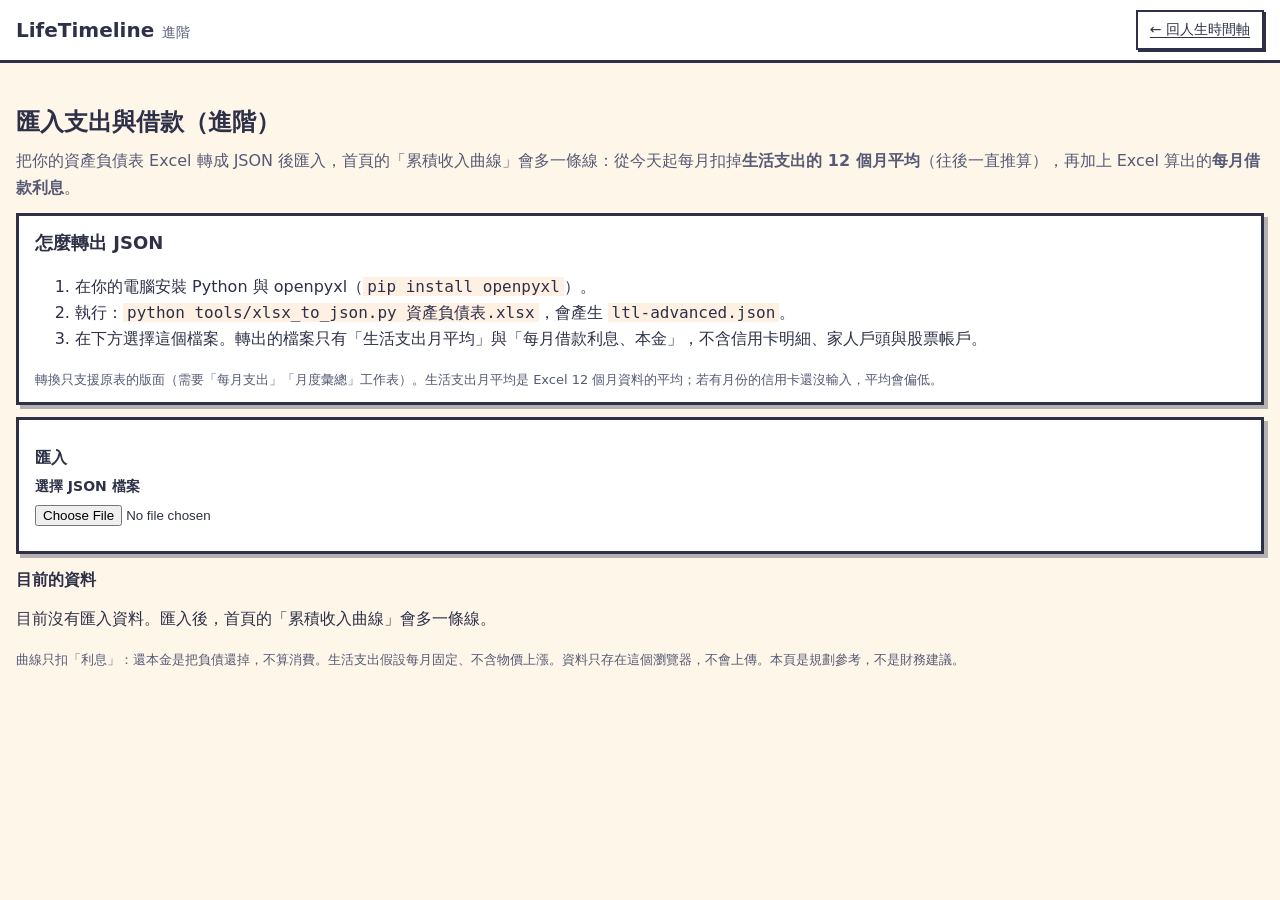
==== advanced.html @ 9e3fb2f5 "feat: add pixel-art style interactive life timeline application and advanced simulation views" ====
<!doctype html>
<html lang="zh-Hant">
<head>
<meta charset="utf-8">
<meta name="viewport" content="width=device-width, initial-scale=1, viewport-fit=cover">
<meta http-equiv="Content-Security-Policy" content="default-src 'self'; script-src 'self'; style-src 'self' https://fonts.googleapis.com; img-src 'self' data:; font-src https://fonts.gstatic.com; media-src 'self'; connect-src 'self'; worker-src 'self'; object-src 'none'; base-uri 'none'; form-action 'none'">
<meta name="referrer" content="no-referrer">
<meta name="description" content="進階功能：匯入由 Excel 轉出的 JSON，讓累積收入曲線扣除生活支出月平均與借款利息。資料只存在你的瀏覽器。">
<meta name="color-scheme" content="light dark">
<meta name="theme-color" content="#f1e9d2" media="(prefers-color-scheme: light)">
<meta name="theme-color" content="#0f1626" media="(prefers-color-scheme: dark)">
<title>進階｜匯入支出與借款</title>
<link rel="icon" href="icons/icon-192.png" type="image/png">
<link rel="manifest" href="manifest.webmanifest">
<link rel="stylesheet" href="css/style.css">
<script src="js/theme-init.js"></script>
</head>
<body>
<a class="skip" href="#main">跳到主要內容</a>
<header class="top">
  <div class="brand"><span class="brand-name">LifeTimeline</span><span class="brand-sub">進階</span></div>
  <div class="top-actions"><a class="btn" href="index.html">← 回人生時間軸</a></div>
</header>
<main id="main" tabindex="-1">
  <section class="block" aria-labelledby="adv-title">
    <h1 id="adv-title" class="block-title">匯入支出與借款（進階）</h1>
    <p class="lead">把你的資產負債表 Excel 轉成 JSON 後匯入，首頁的「累積收入曲線」會多一條線：從今天起每月扣掉<strong>生活支出的 12 個月平均</strong>（往後一直推算），再加上 Excel 算出的<strong>每月借款利息</strong>。</p>
    <details class="card" open>
      <summary><span class="sum-title">怎麼轉出 JSON</span></summary>
      <ol>
        <li>在你的電腦安裝 Python 與 openpyxl（<code>pip install openpyxl</code>）。</li>
        <li>執行：<code>python tools/xlsx_to_json.py 資產負債表.xlsx</code>，會產生 <code>ltl-advanced.json</code>。</li>
        <li>在下方選擇這個檔案。轉出的檔案只有「生活支出月平均」與「每月借款利息、本金」，不含信用卡明細、家人戶頭與股票帳戶。</li>
      </ol>
      <p class="note">轉換只支援原表的版面（需要「每月支出」「月度彙總」工作表）。生活支出月平均是 Excel 12 個月資料的平均；若有月份的信用卡還沒輸入，平均會偏低。</p>
    </details>
    <div class="card" id="adv-import">
      <h2 class="sub-title">匯入</h2>
      <div class="field"><label for="adv-file">選擇 JSON 檔案</label><input type="file" id="adv-file" accept="application/json,.json"></div>
      <p id="adv-status" class="note" role="status"></p>
      <button type="button" id="adv-clear" class="btn" hidden>清除已匯入的資料</button>
    </div>
    <h2 class="sub-title">目前的資料</h2>
    <div id="adv-summary"></div>
    <p class="note">曲線只扣「利息」：還本金是把負債還掉，不算消費。生活支出假設每月固定、不含物價上漲。資料只存在這個瀏覽器，不會上傳。本頁是規劃參考，不是財務建議。</p>
  </section>
</main>
<script type="module" src="js/advanced.js"></script>
</body>
</html>
---- css/style.css ----
/* LifeTimeline：像素／RPG 地圖風格。色彩一律用 token；深色定義兩次（自動＋手動）。無行內樣式（CSP）。 */
:root {
  color-scheme: light;
  --bg: #fff6ea;
  --bg2: #e9f7f4;
  --surface: #ffffff;
  --surface2: #fff0e4;
  --ink: #2d3047;
  --muted: #565a74;
  --line: #2d3047;
  --grid: #b9ddd8;
  --accent: #1f7a7a;
  --accent-ink: #ffffff;
  --gold: #8a4b00;
  --coin: #ffc857;
  --danger: #b03a3a;
  --focus: #c2255c;
  --k-stage: #66cccc;
  --k-work: #99d8b9;
  --k-license: #ff9966;
  --k-exam: #b9a3e3;
  --k-retire: #cc6666;
  --k-service: #fe7a7b;
  --k-risk: #f7a8c8;
  --k-kids: #ffd166;
  --curve-main: #2d5aa8;
  --curve-base: #1c7c4f;
  --curve-net: #b03a48;
  --curve-adv: #6a3fb0;
  --curve-pay: #a35200;
  --past: #626779;
  --past-ink: #ffffff;
  --seg-walked: #d5dce8;
  --seg-work: #99d8b9;
  --seg-retired: #ffd9a8;
  --seg-ink: #2d3047;
  --shadow: 4px 4px 0 rgba(45, 48, 71, 0.35);
  --glass: rgba(255, 255, 255, 0.86);
  --font-ui: "Noto Sans TC", "Microsoft JhengHei", "PingFang TC", system-ui, -apple-system, "Segoe UI", sans-serif;
  --font-pixel: var(--font-ui);
}
@media (prefers-color-scheme: dark) {
  :root:not([data-theme="light"]) {
    color-scheme: dark;
    --bg: #1a1e33;
    --bg2: #232842;
    --surface: #2a2f4a;
    --surface2: #343a5a;
    --ink: #f4f1fa;
    --muted: #bcc2da;
    --line: #9aa3d0;
    --grid: #3d4466;
    --accent: #7fe0e0;
    --accent-ink: #1a1e33;
    --gold: #ffc857;
    --coin: #ffc857;
    --danger: #ff9a9a;
    --focus: #ffd166;
    --k-stage: #66cccc;
    --k-work: #99d8b9;
    --k-license: #ff9966;
    --k-exam: #b9a3e3;
    --k-retire: #cc6666;
    --k-service: #fe7a7b;
    --k-risk: #f7a8c8;
    --k-kids: #ffd166;
    --curve-main: #8db9ff;
    --curve-base: #99d8b9;
    --curve-net: #ff9ca6;
    --curve-adv: #c9b3ff;
    --curve-pay: #ffb27a;
    --past: #8e96b8;
    --past-ink: #1a1e33;
    --seg-walked: #404869;
    --seg-work: #2f6f5b;
    --seg-retired: #7d5a3c;
    --seg-ink: #f4f1fa;
    --shadow: 4px 4px 0 rgba(0, 0, 0, 0.5);
    --glass: rgba(42, 47, 74, 0.86);
  }
}
:root[data-theme="dark"] {
  color-scheme: dark;
  --bg: #1a1e33;
  --bg2: #232842;
  --surface: #2a2f4a;
  --surface2: #343a5a;
  --ink: #f4f1fa;
  --muted: #bcc2da;
  --line: #9aa3d0;
  --grid: #3d4466;
  --accent: #7fe0e0;
  --accent-ink: #1a1e33;
  --gold: #ffc857;
  --coin: #ffc857;
  --danger: #ff9a9a;
  --focus: #ffd166;
  --k-stage: #66cccc;
  --k-work: #99d8b9;
  --k-license: #ff9966;
  --k-exam: #b9a3e3;
  --k-retire: #cc6666;
  --k-service: #fe7a7b;
  --k-risk: #f7a8c8;
  --k-kids: #ffd166;
  --curve-main: #8db9ff;
  --curve-base: #99d8b9;
  --curve-net: #ff9ca6;
  --curve-adv: #c9b3ff;
  --curve-pay: #ffb27a;
  --past: #8e96b8;
  --past-ink: #1a1e33;
  --seg-walked: #404869;
  --seg-work: #2f6f5b;
  --seg-retired: #7d5a3c;
  --seg-ink: #f4f1fa;
  --shadow: 4px 4px 0 rgba(0, 0, 0, 0.5);
  --glass: rgba(42, 47, 74, 0.86);
}

*, *::before, *::after { box-sizing: border-box; }
[hidden] { display: none !important; }
html { -webkit-text-size-adjust: 100%; scroll-behavior: smooth; }
body {
  margin: 0; background: var(--bg); color: var(--ink);
  font-family: var(--font-ui); font-size: 16px; line-height: 1.65;
  padding-left: env(safe-area-inset-left); padding-right: env(safe-area-inset-right);
}
h1, h2, h3, h4 { font-family: var(--font-pixel); line-height: 1.3; margin: 0; }
a { color: var(--accent); text-underline-offset: 3px; }
:focus-visible { outline: 3px solid var(--focus); outline-offset: 2px; }
.skip { position: absolute; left: 8px; top: -60px; background: var(--surface); color: var(--ink); border: 2px solid var(--line); padding: 8px 12px; z-index: 100; }
.skip:focus { top: 8px; }
#main:focus { outline: none; }

/* ---- 按鈕與表單 ---- */
.btn {
  font: inherit; font-size: 14px; color: var(--ink); background: var(--surface); cursor: pointer;
  border: 2px solid var(--line); border-radius: 0; padding: 6px 12px; min-height: 40px; box-shadow: 2px 2px 0 var(--line);
}
.btn:hover { background: var(--surface2); }
.btn:active { transform: translate(2px, 2px); box-shadow: none; }
.btn-primary { background: var(--accent); color: var(--accent-ink); }
.btn-primary:hover { background: var(--accent); filter: brightness(1.08); }
.btn-danger { color: var(--danger); }
input[type="date"], input[type="number"], input[type="url"], select {
  font: inherit; color: var(--ink); background: var(--surface); border: 2px solid var(--line); border-radius: 0;
  padding: 8px 10px; min-height: 44px; width: 100%; max-width: 100%;
}
input[type="checkbox"] { width: 22px; height: 22px; accent-color: var(--accent); }
input[aria-invalid="true"] { border-color: var(--danger); }
label { display: block; font-weight: 700; font-size: 14px; margin-bottom: 4px; }
.field-check { display: flex; align-items: center; gap: 10px; }
.field-check label { margin: 0; }
.err { color: var(--danger); font-size: 13px; margin: 4px 0 0; }
.hint { color: var(--muted); font-size: 13px; margin: 4px 0 0; }

/* ---- 頁首 ---- */
.top {
  display: flex; flex-wrap: wrap; align-items: center; justify-content: space-between; gap: 8px;
  padding: 10px 16px; background: var(--surface); border-bottom: 3px solid var(--line);
}
.brand { display: flex; align-items: baseline; gap: 8px; }
.brand-mark { display: inline-block; width: 18px; height: 18px; background: var(--coin); border: 3px solid var(--line); align-self: center; box-shadow: 2px 2px 0 var(--line); }
.brand-name { font-family: var(--font-pixel); font-weight: 700; font-size: 20px; }
.brand-sub { color: var(--muted); font-size: 14px; }
.top-actions { display: flex; flex-wrap: wrap; gap: 8px; }
.banner, .hint-bar {
  display: flex; flex-wrap: wrap; gap: 8px 12px; align-items: center; justify-content: space-between;
  background: var(--surface2); border: 2px solid var(--line); padding: 8px 14px; margin: 10px 16px; font-size: 14px;
}
.hint-bar { grid-row: 3; margin: 8px 0; }

main { max-width: 1280px; margin: 0 auto; padding: 16px 16px 8px; }

/* ---- 區塊 1：舞台 ---- */
.stage {
  display: grid; grid-template-columns: minmax(0, 1fr); grid-template-rows: auto auto auto minmax(0, 1fr);
  height: clamp(540px, calc(100svh - 76px), 880px);
  background: var(--surface); border: 3px solid var(--line); box-shadow: var(--shadow); padding: 12px 14px 12px;
}
.stage-top { grid-row: 1; display: flex; flex-wrap: wrap; align-items: baseline; gap: 4px 16px; }
.stage-title { font-size: 26px; }
.stage-sub { margin: 0; color: var(--muted); font-size: 14px; }
.demo-note { grid-row: 2; margin: 6px 0 0; font-size: 14px; color: var(--ink); background: var(--surface2); border-left: 6px solid var(--coin); padding: 4px 10px; }
.stage-view { grid-row: 4; min-width: 0; position: relative; min-height: 0; margin-top: 8px; display: flex; }
.stage-map {
  flex: 1; min-width: 0; position: relative; min-height: 0; overflow: auto; border: 2px solid var(--line);
  background:
    linear-gradient(var(--bg2), var(--bg2)),
    var(--bg2);
  overscroll-behavior: contain;
}
.stage-map:focus-visible { outline-offset: -3px; }
.tl { position: relative; min-width: 100%; }
.tl-legend {
  position: sticky; left: 0; z-index: 6; display: flex; flex-wrap: wrap; gap: 4px 14px; align-items: center;
  width: max-content; max-width: 100%; padding: 4px 10px; font-size: 12px; color: var(--ink); background: var(--glass);
}
.lg { display: inline-flex; align-items: center; gap: 5px; white-space: nowrap; }
.lg i { display: inline-block; width: 12px; height: 12px; border: 2px solid var(--line); background: var(--c, var(--accent)); }
.lg.past i { background: var(--past); }
.lg.now i { outline: 2px solid var(--focus); outline-offset: 1px; }
.lg.fut i { background: transparent; border-style: dashed; }

.tl-mainbar, .tl-decades, .tl-special, .tl-lanes { position: absolute; left: 0; top: 0; width: 100%; }
.seg {
  position: absolute; height: 24px; border: 2px solid var(--line); background: var(--seg-bg, var(--seg-walked)); color: var(--seg-ink);
  font-size: 12px; line-height: 20px; padding: 0 6px; overflow: hidden; white-space: nowrap; text-overflow: ellipsis;
}
.seg-walked { --seg-bg: var(--seg-walked); }
.seg-work { --seg-bg: var(--seg-work); }
.seg-retired { --seg-bg: var(--seg-retired); }
.tick { position: absolute; top: 0; width: 1px; background: var(--grid); }
.tick-label { position: absolute; font-size: 11px; color: var(--muted); transform: translateX(-50%); white-space: nowrap; font-family: var(--font-pixel); }
.today { position: absolute; width: 0; border-left: 3px dashed var(--focus); z-index: 4; pointer-events: none; }
.flag {
  position: absolute; z-index: 5; font-size: 12px; line-height: 18px; padding: 0 6px; white-space: nowrap; pointer-events: none;
  background: var(--surface); border: 2px solid var(--line); color: var(--ink);
}
.flag-today { border-color: var(--focus); }
.flag.left { transform: translateX(-100%); }

.row { position: absolute; left: 0; right: 0; height: 32px; border-bottom: 1px dashed var(--grid); }
.row.is-past { opacity: 1; }
.bar, .dot, .past-toggle {
  position: absolute; top: 5px; height: 22px; padding: 0; margin: 0; border: 2px solid var(--line); border-radius: 0; background: var(--c, var(--accent));
  cursor: pointer; display: flex; overflow: hidden; font: inherit; color: inherit;
}
.bar:hover, .dot:hover, .past-toggle:hover { filter: brightness(1.12); }
.bar .fill { display: block; height: 100%; background: var(--c, var(--accent)); }
.bar .ext { display: block; height: 100%; background: repeating-linear-gradient(135deg, var(--c, var(--accent)) 0 3px, transparent 3px 7px); }
.bar.is-future, .bar.is-chance { background: transparent; border-style: dashed; }
.bar.is-future .fill, .bar.is-chance .fill { opacity: 0.55; }
.bar.is-past, .dot.is-past, .bar.is-done, .dot.is-done { --c: var(--past); }
.bar.is-chance { background: transparent; border-style: dashed; box-shadow: 0 0 0 3px var(--surface), 0 0 0 5px var(--coin); }
.dot.is-chance::before { background: var(--coin); }
.row.is-done .lbl { color: var(--muted); }
.bar.is-now { box-shadow: 0 0 0 3px var(--surface), 0 0 0 5px var(--focus); }
.bar.is-sel, .dot.is-sel { outline: 3px solid var(--focus); outline-offset: 2px; }
.dot { width: 22px; background: transparent; border: 0; top: 5px; overflow: visible; justify-content: center; align-items: center; }
.dot::before { content: ""; width: 14px; height: 14px; background: var(--c, var(--accent)); border: 2px solid var(--line); transform: rotate(45deg); }
.dot.is-future::before { background: var(--surface); }
.dot.is-now::before { box-shadow: 0 0 0 3px var(--focus); }
.lbl { position: absolute; top: 5px; line-height: 22px; font-size: 13px; white-space: nowrap; color: var(--ink); pointer-events: none; background: var(--glass); padding: 0 4px; }
.row.is-past .lbl { color: var(--muted); }
.past-toggle { --c: var(--past); background: var(--past); width: auto; align-items: center; padding: 0 8px; }
.past-toggle .past-txt { white-space: nowrap; font-size: 13px; color: var(--past-ink); font-weight: 700; }
.past-toggle:focus-visible { outline-offset: 3px; }
.tl-tip {
  position: absolute; z-index: 20; width: 250px; max-width: calc(100vw - 32px); background: var(--surface); color: var(--ink);
  border: 2px solid var(--line); box-shadow: 3px 3px 0 var(--line); padding: 6px 10px; font-size: 13px; line-height: 1.5; pointer-events: none;
}
.tl-tip strong { font-family: var(--font-pixel); display: block; }

/* 播放器（左下）與資訊卡（右下）浮在時間軸上，不佔版面；兩者都可收合 */
.stage-dock { position: absolute; left: 10px; right: 22px; bottom: 10px; z-index: 8; display: flex; gap: 12px; align-items: flex-end; justify-content: space-between; pointer-events: none; }
.stage-dock > * { pointer-events: auto; }
.player {
  flex: 0 0 auto; width: 290px; background: var(--glass); border: 2px solid var(--line); padding: 8px 10px; font-size: 13px; backdrop-filter: blur(3px);
  opacity: 0.2; transition: opacity 0.15s;
}
.player:hover, .player:focus-within, .player.is-active { opacity: 1; }
.pl-head { display: flex; justify-content: space-between; align-items: center; gap: 8px; }
.pl-head h3 { margin: 0; }
.pl-link { font-size: 13px; }
.player.is-collapsed { width: auto; }
.player.is-collapsed .pl-body { display: none; }
.yt { margin-top: 6px; aspect-ratio: 16 / 9; width: 100%; border: 2px solid var(--line); background: #000; }
.yt iframe { width: 100%; height: 100%; border: 0; display: block; }
.player input[type="url"] { min-height: 36px; padding: 4px 6px; font-size: 13px; }
.player h3 { font-size: 14px; margin-bottom: 4px; }
.pl-body { margin-top: 4px; }
.player .row2 { display: flex; gap: 6px; align-items: center; }
.player select { min-height: 36px; padding: 4px 6px; font-size: 13px; }
.infocard {
  flex: 0 1 460px; max-width: 520px; margin-left: auto; background: var(--glass); border: 2px solid var(--line); padding: 8px 12px;
  font-size: 14px; min-height: 96px; max-height: 190px; overflow: auto; box-shadow: 3px 3px 0 var(--line);
}
.infocard h3 { font-size: 16px; display: flex; justify-content: space-between; gap: 8px; align-items: flex-start; }
.infocard .hd-btns { display: inline-flex; gap: 4px; flex: none; }
.infocard.is-collapsed { min-height: 0; padding: 4px 10px; }
.infocard.is-collapsed h3 { align-items: center; }
.infocard p { margin: 4px 0 0; }
.infocard .meta { color: var(--muted); font-size: 13px; }
.chances { display: grid; grid-template-columns: repeat(auto-fit, minmax(min(100%, 300px), 1fr)); gap: 10px; margin: 10px 0 0; padding: 0; list-style: none; }
.chances li { background: var(--surface); border: 2px solid var(--line); border-left: 8px solid var(--coin); padding: 8px 12px; font-size: 14px; }
.chances strong { font-family: var(--font-pixel); }
.chances .meta { color: var(--muted); font-size: 13px; }
.have-group { display: grid; grid-template-columns: repeat(auto-fit, minmax(190px, 1fr)); gap: 8px 16px; }
.chip { display: inline-block; font-size: 12px; padding: 0 6px; border: 2px solid var(--line); background: var(--surface2); margin-right: 6px; }
.xbtn { font: inherit; background: transparent; border: 2px solid var(--line); color: var(--ink); width: 32px; height: 32px; cursor: pointer; }

.tl-table-wrap { margin: 8px 0 0; }
.tl-table-wrap > summary, .curve-table > summary { cursor: pointer; font-size: 14px; color: var(--accent); }
.table-wrap { overflow-x: auto; margin-top: 6px; }
.data-table { border-collapse: collapse; width: 100%; font-size: 13px; background: var(--surface); }
.data-table th, .data-table td { border: 1px solid var(--grid); padding: 4px 8px; text-align: left; }
.data-table th { background: var(--surface2); }

/* ---- 區塊 2：設定與結果 ---- */
.block { margin-top: 28px; }
#settings > * + * { margin-top: 16px; }
.block-title { font-size: 24px; margin-bottom: 10px; }
.sub-title { font-size: 16px; margin: 16px 0 6px; }
.card { background: var(--surface); border: 3px solid var(--line); box-shadow: var(--shadow); padding: 12px 16px; }
.card > summary { cursor: pointer; display: flex; flex-wrap: wrap; gap: 4px 14px; align-items: baseline; }
.sum-title { font-family: var(--font-pixel); font-weight: 700; font-size: 18px; }
.sum-line { color: var(--muted); font-size: 14px; }
.grid-form { display: grid; grid-template-columns: repeat(auto-fit, minmax(220px, 1fr)); gap: 12px 16px; margin-top: 12px; }
.adv { margin-top: 14px; border-top: 2px dashed var(--grid); padding-top: 10px; }
.adv > summary { cursor: pointer; font-weight: 700; }
.group { border: 2px solid var(--grid); margin: 10px 0 0; padding: 4px 12px 12px; }
.group legend { font-weight: 700; padding: 0 6px; }
.privacy { font-size: 13px; color: var(--muted); margin: 14px 0 6px; }
.actions { display: flex; flex-wrap: wrap; gap: 8px 12px; align-items: center; }
.ios-install { margin-top: 10px; font-size: 14px; }
.kpi { display: grid; grid-template-columns: repeat(auto-fit, minmax(200px, 1fr)); gap: 10px; margin: 0; }
.kpi > div { background: var(--surface); border: 2px solid var(--line); padding: 8px 12px; }
.kpi dt { font-size: 13px; color: var(--muted); }
.kpi dd { margin: 0; font-family: var(--font-pixel); font-size: 22px; font-weight: 700; word-break: break-word; }
.kpi .coin dd { color: var(--gold); }
.kpi .sub { display: block; font-family: var(--font-ui); font-size: 12px; font-weight: 400; color: var(--muted); }
.cmp { margin-top: 6px; }
.cmp th[scope="row"] { background: var(--surface2); font-weight: 700; }
.cmp td.num, .cmp th.num { text-align: right; font-variant-numeric: tabular-nums; }
.cmp .coin { color: var(--gold); font-weight: 700; }
.note { font-size: 13px; color: var(--muted); margin: 10px 0 0; }
.curve { margin: 16px 0 0; background: var(--surface); border: 2px solid var(--line); padding: 10px 12px; }
.curve figcaption { font-weight: 700; margin-bottom: 6px; }
.curve-box { position: relative; height: 320px; }
.curve-box canvas { max-width: 100%; }

.verdict { font-size: 17px; font-weight: 700; margin: 6px 0 10px; padding: 8px 12px; border: 2px solid var(--line); border-left-width: 8px; background: var(--surface); }
.verdict.ok { border-left-color: var(--k-work); }
.verdict.gap { border-left-color: var(--k-license); }
.kpi .neg dd { color: var(--danger); }
.kpi .gap dd { color: var(--danger); }
.kpi .ok dd { color: var(--accent); }
.water-fig { margin: 12px 0 0; background: var(--surface); border: 2px solid var(--line); padding: 10px 12px; }
.water-fig figcaption { font-weight: 700; margin-bottom: 6px; }
.wf-row { display: grid; grid-template-columns: minmax(150px, 240px) 1fr minmax(120px, 170px); gap: 6px 12px; align-items: center; padding: 4px 0; border-bottom: 1px dashed var(--grid); }
.wf-label { font-size: 14px; }
.wf-track { position: relative; height: 24px; background: var(--bg2); }
.wf-zero { position: absolute; top: -2px; bottom: -2px; width: 0; border-left: 2px solid var(--line); }
.wf-bar { position: absolute; top: 2px; height: 20px; border: 2px solid var(--line); background: var(--k-stage); }
.wf-pos { background: var(--k-work); }
.wf-neg { background: var(--k-service); }
.wf-total { background: var(--k-stage); }
.wf-val { font-family: var(--font-pixel); font-weight: 700; text-align: right; font-variant-numeric: tabular-nums; }
@media (max-width: 720px) { .wf-row { grid-template-columns: 1fr; gap: 2px; } .wf-val { text-align: left; } }

/* ---- 區塊 3：詳細說明 ---- */
.lead { color: var(--muted); margin: 0 0 12px; }
.cards { display: grid; grid-template-columns: repeat(auto-fit, minmax(min(100%, 420px), 1fr)); gap: 14px; }
.tagcard { background: var(--surface); border: 3px solid var(--line); box-shadow: var(--shadow); padding: 12px 16px; scroll-margin-top: 16px; }
.tagcard:target, .tagcard.is-focus { outline: 4px solid var(--focus); outline-offset: 2px; }
.tagcard { padding: 0; }
.tagcard > summary { cursor: pointer; padding: 10px 16px; list-style: none; display: block; }
.tagcard > summary::-webkit-details-marker { display: none; }
.tagcard > summary::before { content: "▸ "; color: var(--accent); }
.tagcard[open] > summary::before { content: "▾ "; }
.tagcard > summary h3 { display: inline; font-size: 18px; }
.tagcard .sum-meta { display: block; font-size: 13px; color: var(--muted); margin-top: 2px; }
.tagcard .body { padding: 0 16px 12px; border-top: 2px dashed var(--grid); }
.details-tools { display: flex; flex-wrap: wrap; gap: 8px; margin: 0 0 12px; }
.own { display: flex; align-items: center; gap: 8px; margin: 6px 0 0; font-weight: 700; font-size: 14px; cursor: pointer; }
.own input { flex: none; }
.income-group { margin-top: 12px; }
.income-group > summary { cursor: pointer; display: flex; flex-wrap: wrap; gap: 4px 12px; align-items: baseline; }
.income-group .intro { margin: 8px 0 4px; font-size: 14px; }
.income-group .badge { font-size: 12px; border: 2px solid var(--line); background: var(--coin); color: #2d3047; padding: 0 6px; }
.income-table td { vertical-align: top; }
.income-table .pay { font-weight: 700; min-width: 11em; }
.tagcard h3 { font-size: 18px; margin-bottom: 4px; }
.tagcard .meta { font-size: 13px; color: var(--muted); margin: 0 0 6px; }
.tagcard p { margin: 6px 0; }
.countries { margin: 8px 0; }
.countries > summary, .mini > summary { cursor: pointer; color: var(--accent); font-size: 14px; }
.countries th[scope="row"] { background: var(--surface2); }
.assume { border-left: 6px solid var(--coin); background: var(--surface2); padding: 4px 10px; font-size: 14px; }
.src-title { font-weight: 700; font-size: 14px; margin: 10px 0 2px; }
.src-list { margin: 0; padding-left: 20px; font-size: 14px; }
.src-list li { margin: 2px 0; overflow-wrap: anywhere; }
.general { margin-top: 14px; }
.general ul { padding-left: 20px; margin: 6px 0 0; font-size: 14px; }
.general li { overflow-wrap: anywhere; }

/* ---- 區塊 4：頁尾 ---- */
.footer { max-width: 1280px; margin: 28px auto 0; padding: 16px 16px calc(24px + env(safe-area-inset-bottom)); border-top: 3px solid var(--line); font-size: 13px; color: var(--muted); }
.footer p { margin: 2px 0; }
.footer .btn { min-height: 32px; padding: 2px 10px; font-size: 13px; margin-left: 8px; }
.toasts { position: fixed; left: 50%; bottom: calc(16px + env(safe-area-inset-bottom)); transform: translateX(-50%); z-index: 200; display: flex; flex-direction: column; gap: 6px; align-items: center; pointer-events: none; }
.toast { background: var(--ink); color: var(--bg); padding: 8px 14px; border: 2px solid var(--line); font-size: 14px; max-width: 90vw; }
.noscript { padding: 16px; background: var(--surface2); }

/* ---- 窄螢幕（直向手機） ---- */
@media (max-width: 720px) {
  main { padding: 10px 10px 8px; }
  .stage { height: auto; min-height: 0; grid-template-rows: none; padding: 10px; }
  .stage-view { display: block; }
  .stage-map { height: min(56svh, 460px); }
  .stage-dock { position: static; flex-direction: column-reverse; align-items: stretch; margin-top: 10px; pointer-events: auto; }
  .player { width: 100% !important; opacity: 1; }
  .infocard { flex: none; max-width: none; max-height: none; min-height: 0; margin-left: 0; }
  .player { flex: none; }
  .stage-title { font-size: 22px; }
  .block-title { font-size: 21px; }
}
/* ---- 手機直向：底部導覽列分頁（橫向與桌面不啟用；列印不受影響） ---- */
.bottomnav { display: none; }
@media screen and (max-width: 720px) and (min-height: 521px) {
  body[data-tab="timeline"] [data-panel]:not([data-panel="timeline"]),
  body[data-tab="settings"] [data-panel]:not([data-panel="settings"]),
  body[data-tab="chances"] [data-panel]:not([data-panel="chances"]),
  body[data-tab="details"] [data-panel]:not([data-panel="details"]) { display: none; }
  body { padding-bottom: calc(64px + env(safe-area-inset-bottom)); }
  .bottomnav {
    display: grid; grid-template-columns: repeat(4, 1fr); position: fixed; left: 0; right: 0; bottom: 0; z-index: 30;
    background: var(--surface); border-top: 3px solid var(--line); padding-bottom: env(safe-area-inset-bottom);
  }
  .bottomnav button {
    min-height: 56px; display: flex; flex-direction: column; align-items: center; justify-content: center; gap: 2px;
    background: transparent; border: 0; border-left: 2px solid var(--grid); color: var(--ink); font: inherit; font-size: 13px; font-weight: 700; cursor: pointer;
  }
  .bottomnav button:first-child { border-left: 0; }
  .bottomnav .ic { font-size: 18px; line-height: 1; }
  .bottomnav button[aria-current="page"] { background: var(--coin); color: #2d3047; }
}
/* ---- 橫向手機：高度很矮，留給時間軸 ---- */
@media (max-height: 520px) and (orientation: landscape) {
  .top { padding: 4px 12px; }
  .stage { height: auto; min-height: calc(100svh - 52px); grid-template-rows: auto auto auto minmax(0, 1fr); padding: 6px 10px; }
  .stage-view { min-height: 180px; }
  .stage-sub, .demo-note { font-size: 12px; }
  .infocard { max-height: 90px; min-height: 0; padding: 4px 10px; }
  .player { padding: 4px 8px; width: 230px; }
  .stage-top { gap: 0 12px; }
  .stage-title { font-size: 18px; }
}

/* ---- 減少動態 ---- */
@media (prefers-reduced-motion: reduce) {
  html { scroll-behavior: auto; }
  *, *::before, *::after { animation: none !important; transition: none !important; }
}
@media (prefers-reduced-motion: no-preference) {
  .infocard { transition: background-color 0.15s; }
  .toast { animation: pop 0.2s ease-out; }
  .today { animation: blink 2.4s steps(2, jump-none) infinite; }
  @keyframes pop { from { transform: translateY(8px); opacity: 0; } to { transform: none; opacity: 1; } }
  @keyframes blink { 50% { border-left-color: transparent; } }
}

/* ---- 列印：強制淺色、隱藏互動元件、時間軸展開 ---- */
@page { size: A4 landscape; margin: 10mm; }
@media print {
  :root, :root[data-theme="dark"] {
    --bg: #ffffff; --bg2: #ffffff; --surface: #ffffff; --surface2: #f2f2f2; --ink: #000000; --muted: #333333; --line: #000000; --grid: #bdbdbd;
    --accent: #1f7a7a; --gold: #5a3a00; --focus: #9b1c1c; --glass: #ffffff; --shadow: none;
    --past: #666666; --past-ink: #ffffff; --seg-walked: #cfcfcf; --seg-work: #99d8b9; --seg-retired: #ffd9a8; --seg-ink: #000000;
    --k-stage: #66cccc; --k-work: #99d8b9; --k-license: #ff9966; --k-exam: #b9a3e3; --k-retire: #cc6666; --k-service: #fe7a7b; --k-risk: #f7a8c8; --k-kids: #ffd166;
  }
  html, body { background: #fff; color: #000; font-size: 11pt; }
  * { -webkit-print-color-adjust: exact; print-color-adjust: exact; box-shadow: none !important; animation: none !important; }
  .no-print, .skip, .toasts, .player, .tl-tip, .xbtn, .landscape-hint { display: none !important; }
  main { max-width: none; padding: 0; }
  .stage { height: auto; display: block; border-width: 2px; padding: 6px; }
  .stage-map { height: auto !important; overflow: visible; }
  .stage-view { display: block; }
  .stage-dock { position: static; margin-top: 6px; }
  .infocard { max-height: none; border-width: 1px; }
  .block { break-before: auto; margin-top: 14px; }
  .card, .tagcard, .kpi > div, .curve { break-inside: avoid; border-width: 1px; }
  .block-title, .sub-title { break-after: avoid; }
  details:not([open]) > :not(summary) { display: block; }
  .adv, .curve-table, .tl-table-wrap, .player, .yt { display: none; }
  #asset-card { break-inside: avoid; }
  .curve-box { height: 300px; }
  #details a[href^="http"]::after { content: " (" attr(href) ")"; font-size: 9pt; word-break: break-all; }
  .footer { border-top-width: 1px; }
  .cards { display: block; }
  .tagcard { box-shadow: none; margin-bottom: 8px; }
  .details-tools { display: none; }
}

#adv-status.is-bad { color: var(--danger); font-weight: 700; }
#adv-import { margin: 12px 0; }
code { font-family: ui-monospace, Menlo, Consolas, monospace; background: var(--surface2); padding: 0 4px; }
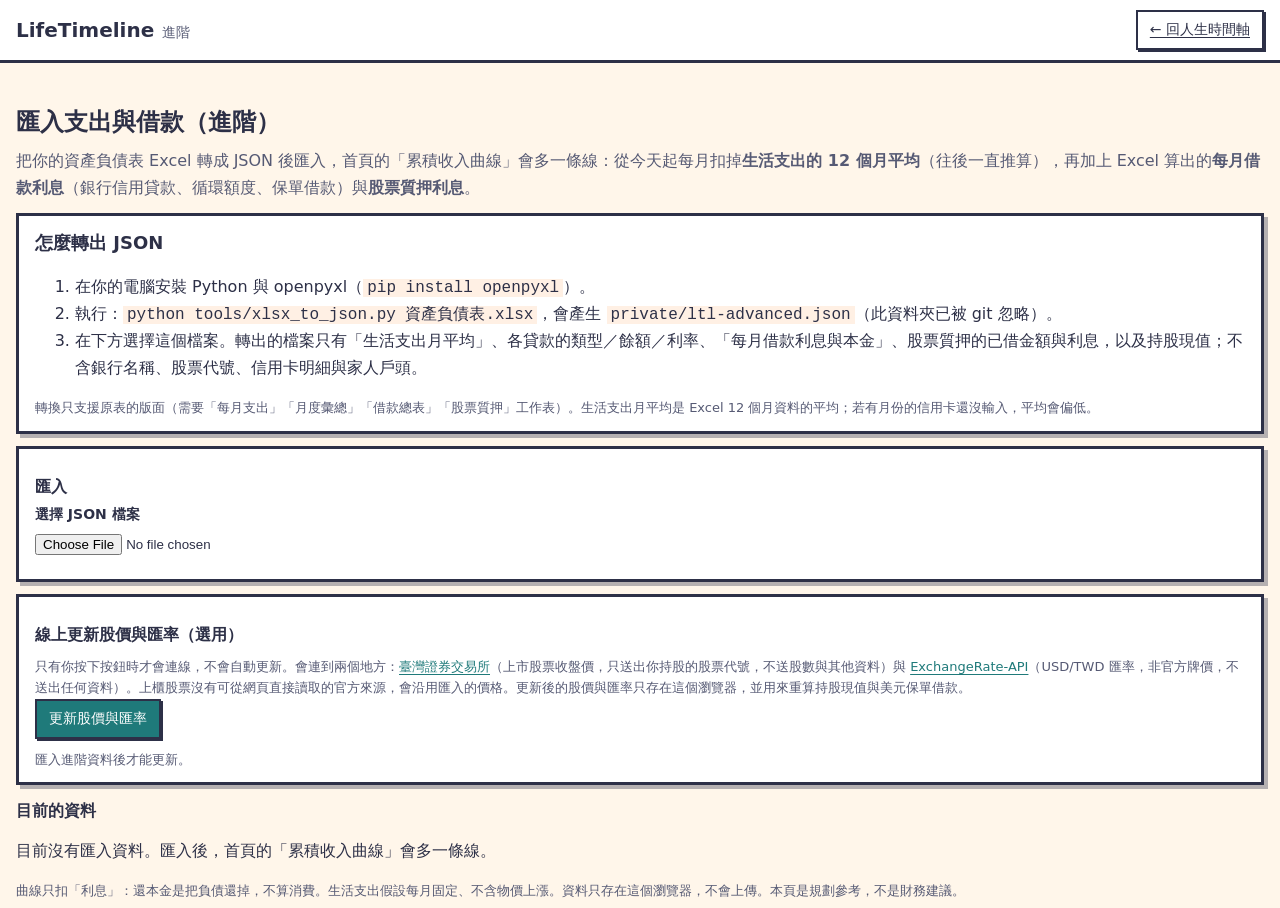
==== commit 75f2cb7a: "feat: add modular architecture and Chart.js income curve visualization" ====
--- a/advanced.html
+++ b/advanced.html
@@ -3,7 +3,7 @@
 <head>
 <meta charset="utf-8">
 <meta name="viewport" content="width=device-width, initial-scale=1, viewport-fit=cover">
-<meta http-equiv="Content-Security-Policy" content="default-src 'self'; script-src 'self'; style-src 'self' https://fonts.googleapis.com; img-src 'self' data:; font-src https://fonts.gstatic.com; media-src 'self'; connect-src 'self'; worker-src 'self'; object-src 'none'; base-uri 'none'; form-action 'none'">
+<meta http-equiv="Content-Security-Policy" content="default-src 'self'; script-src 'self'; style-src 'self' https://fonts.googleapis.com; img-src 'self' data:; font-src https://fonts.gstatic.com; media-src 'self'; connect-src 'self' https://www.twse.com.tw https://open.er-api.com; worker-src 'self'; object-src 'none'; base-uri 'none'; form-action 'none'">
 <meta name="referrer" content="no-referrer">
 <meta name="description" content="進階功能：匯入由 Excel 轉出的 JSON，讓累積收入曲線扣除生活支出月平均與借款利息。資料只存在你的瀏覽器。">
 <meta name="color-scheme" content="light dark">
@@ -24,21 +24,28 @@
 <main id="main" tabindex="-1">
   <section class="block" aria-labelledby="adv-title">
     <h1 id="adv-title" class="block-title">匯入支出與借款（進階）</h1>
-    <p class="lead">把你的資產負債表 Excel 轉成 JSON 後匯入，首頁的「累積收入曲線」會多一條線：從今天起每月扣掉<strong>生活支出的 12 個月平均</strong>（往後一直推算），再加上 Excel 算出的<strong>每月借款利息</strong>。</p>
+    <p class="lead">把你的資產負債表 Excel 轉成 JSON 後匯入，首頁的「累積收入曲線」會多一條線：從今天起每月扣掉<strong>生活支出的 12 個月平均</strong>（往後一直推算），再加上 Excel 算出的<strong>每月借款利息</strong>（銀行信用貸款、循環額度、保單借款）與<strong>股票質押利息</strong>。</p>
     <details class="card" open>
       <summary><span class="sum-title">怎麼轉出 JSON</span></summary>
       <ol>
         <li>在你的電腦安裝 Python 與 openpyxl（<code>pip install openpyxl</code>）。</li>
-        <li>執行：<code>python tools/xlsx_to_json.py 資產負債表.xlsx</code>，會產生 <code>ltl-advanced.json</code>。</li>
-        <li>在下方選擇這個檔案。轉出的檔案只有「生活支出月平均」與「每月借款利息、本金」，不含信用卡明細、家人戶頭與股票帳戶。</li>
+        <li>執行：<code>python tools/xlsx_to_json.py 資產負債表.xlsx</code>，會產生 <code>private/ltl-advanced.json</code>（此資料夾已被 git 忽略）。</li>
+        <li>在下方選擇這個檔案。轉出的檔案只有「生活支出月平均」、各貸款的類型／餘額／利率、「每月借款利息與本金」、股票質押的已借金額與利息，以及持股現值；不含銀行名稱、股票代號、信用卡明細與家人戶頭。</li>
       </ol>
-      <p class="note">轉換只支援原表的版面（需要「每月支出」「月度彙總」工作表）。生活支出月平均是 Excel 12 個月資料的平均；若有月份的信用卡還沒輸入，平均會偏低。</p>
+      <p class="note">轉換只支援原表的版面（需要「每月支出」「月度彙總」「借款總表」「股票質押」工作表）。生活支出月平均是 Excel 12 個月資料的平均；若有月份的信用卡還沒輸入，平均會偏低。</p>
     </details>
     <div class="card" id="adv-import">
       <h2 class="sub-title">匯入</h2>
       <div class="field"><label for="adv-file">選擇 JSON 檔案</label><input type="file" id="adv-file" accept="application/json,.json"></div>
       <p id="adv-status" class="note" role="status"></p>
       <button type="button" id="adv-clear" class="btn" hidden>清除已匯入的資料</button>
+    </div>
+    <div class="card" id="adv-market">
+      <h2 class="sub-title">線上更新股價與匯率（選用）</h2>
+      <p class="note">只有你按下按鈕時才會連線，不會自動更新。會連到兩個地方：<a href="https://www.twse.com.tw/" target="_blank" rel="noopener noreferrer">臺灣證券交易所</a>（上市股票收盤價，只送出你持股的股票代號，不送股數與其他資料）與 <a href="https://www.exchangerate-api.com" target="_blank" rel="noopener noreferrer">ExchangeRate-API</a>（USD/TWD 匯率，非官方牌價，不送出任何資料）。上櫃股票沒有可從網頁直接讀取的官方來源，會沿用匯入的價格。更新後的股價與匯率只存在這個瀏覽器，並用來重算持股現值與美元保單借款。</p>
+      <div class="top-actions"><button type="button" id="adv-update" class="btn btn-primary">更新股價與匯率</button><button type="button" id="adv-market-clear" class="btn" hidden>清除線上更新</button></div>
+      <p id="adv-market-status" class="note" role="status"></p>
+      <div id="adv-market-table"></div>
     </div>
     <h2 class="sub-title">目前的資料</h2>
     <div id="adv-summary"></div>
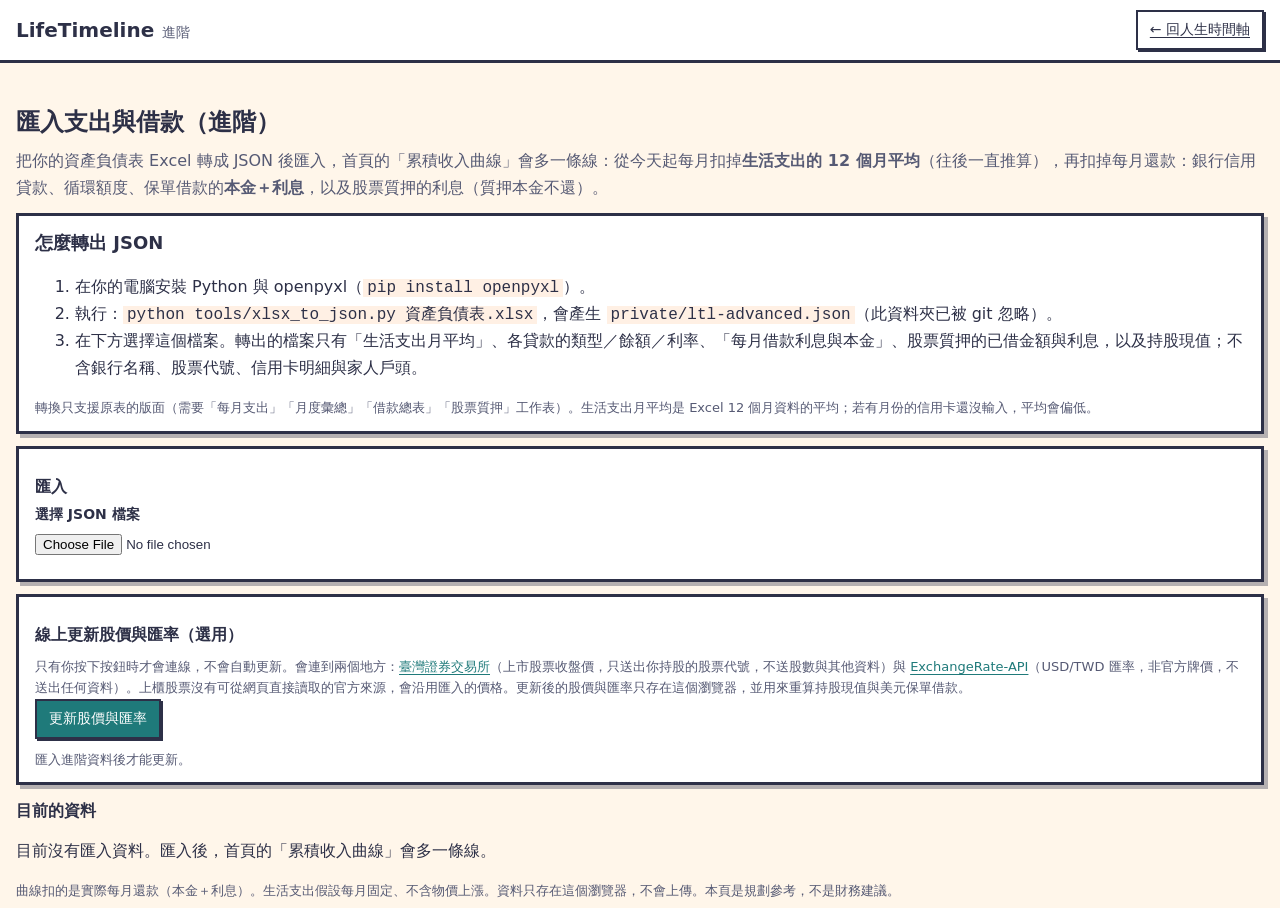
==== commit 03e98821: "feat: add core logic, UI components, and styles for LifeTimeline RPG map interface" ====
--- a/advanced.html
+++ b/advanced.html
@@ -24,7 +24,7 @@
 <main id="main" tabindex="-1">
   <section class="block" aria-labelledby="adv-title">
     <h1 id="adv-title" class="block-title">匯入支出與借款（進階）</h1>
-    <p class="lead">把你的資產負債表 Excel 轉成 JSON 後匯入，首頁的「累積收入曲線」會多一條線：從今天起每月扣掉<strong>生活支出的 12 個月平均</strong>（往後一直推算），再加上 Excel 算出的<strong>每月借款利息</strong>（銀行信用貸款、循環額度、保單借款）與<strong>股票質押利息</strong>。</p>
+    <p class="lead">把你的資產負債表 Excel 轉成 JSON 後匯入，首頁的「累積收入曲線」會多一條線：從今天起每月扣掉<strong>生活支出的 12 個月平均</strong>（往後一直推算），再扣掉每月還款：銀行信用貸款、循環額度、保單借款的<strong>本金＋利息</strong>，以及股票質押的利息（質押本金不還）。</p>
     <details class="card" open>
       <summary><span class="sum-title">怎麼轉出 JSON</span></summary>
       <ol>
@@ -49,7 +49,7 @@
     </div>
     <h2 class="sub-title">目前的資料</h2>
     <div id="adv-summary"></div>
-    <p class="note">曲線只扣「利息」：還本金是把負債還掉，不算消費。生活支出假設每月固定、不含物價上漲。資料只存在這個瀏覽器，不會上傳。本頁是規劃參考，不是財務建議。</p>
+    <p class="note">曲線扣的是實際每月還款（本金＋利息）。生活支出假設每月固定、不含物價上漲。資料只存在這個瀏覽器，不會上傳。本頁是規劃參考，不是財務建議。</p>
   </section>
 </main>
 <script type="module" src="js/advanced.js"></script>
--- a/css/style.css
+++ b/css/style.css
@@ -26,7 +26,6 @@
   --curve-main: #2d5aa8;
   --curve-base: #1c7c4f;
   --curve-net: #b03a48;
-  --curve-adv: #6a3fb0;
   --curve-pay: #a35200;
   --past: #626779;
   --past-ink: #ffffff;
@@ -67,7 +66,6 @@
     --curve-main: #8db9ff;
     --curve-base: #99d8b9;
     --curve-net: #ff9ca6;
-    --curve-adv: #c9b3ff;
     --curve-pay: #ffb27a;
     --past: #8e96b8;
     --past-ink: #1a1e33;
@@ -106,7 +104,6 @@
   --curve-main: #8db9ff;
   --curve-base: #99d8b9;
   --curve-net: #ff9ca6;
-  --curve-adv: #c9b3ff;
   --curve-pay: #ffb27a;
   --past: #8e96b8;
   --past-ink: #1a1e33;
@@ -487,3 +484,6 @@
 #adv-status.is-bad { color: var(--danger); font-weight: 700; }
 #adv-import { margin: 12px 0; }
 code { font-family: ui-monospace, Menlo, Consolas, monospace; background: var(--surface2); padding: 0 4px; }
+
+.loan-row { margin: 10px 0; }
+.loan-result.is-bad { color: var(--danger); font-weight: 700; }
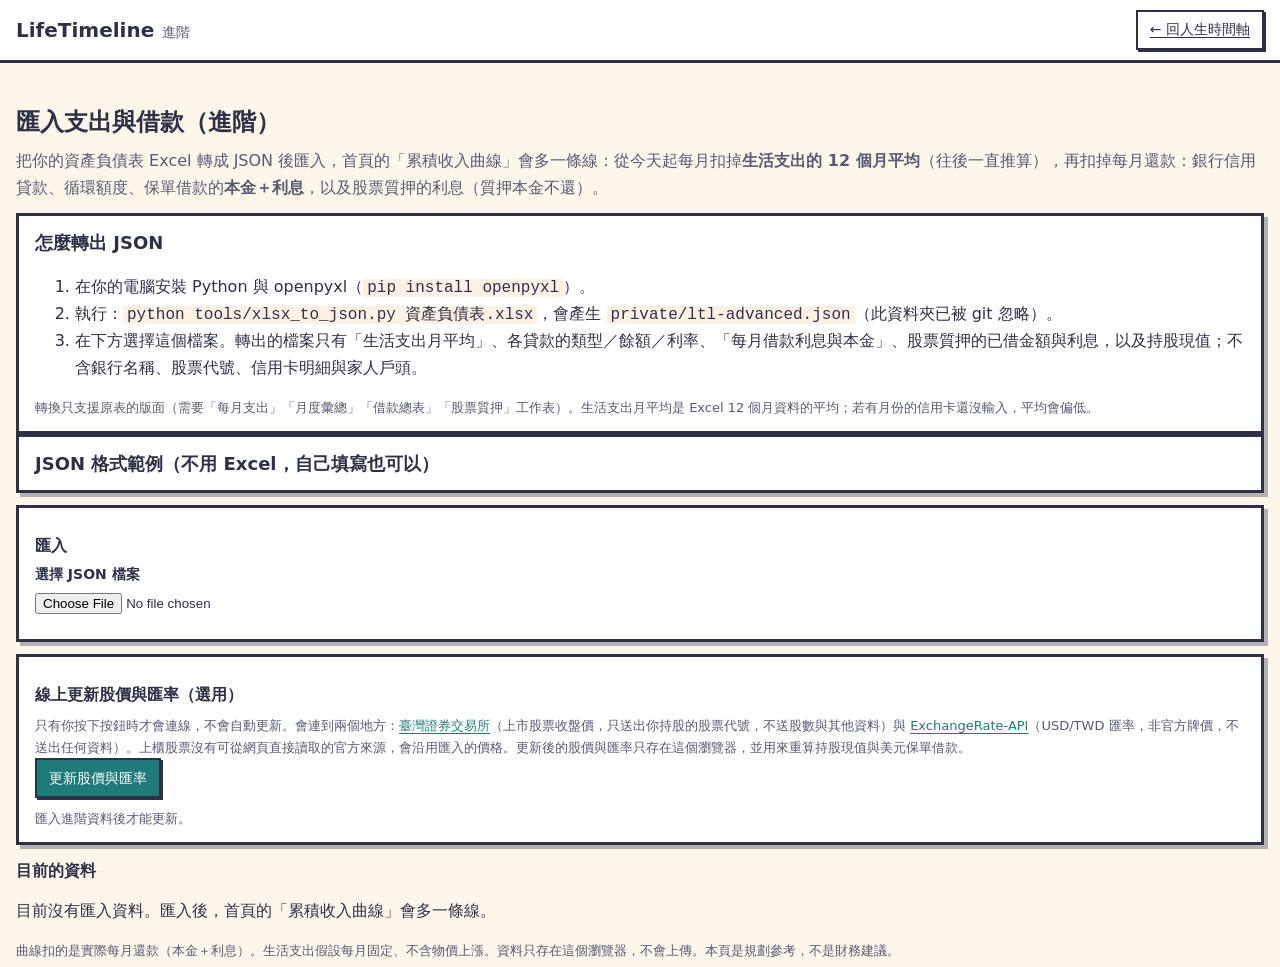
==== commit 5efd6f9a: "feat: add core application logic, UI components, and styles for LifeTimeline" ====
--- a/advanced.html
+++ b/advanced.html
@@ -34,6 +34,37 @@
       </ol>
       <p class="note">轉換只支援原表的版面（需要「每月支出」「月度彙總」「借款總表」「股票質押」工作表）。生活支出月平均是 Excel 12 個月資料的平均；若有月份的信用卡還沒輸入，平均會偏低。</p>
     </details>
+    <details class="card" id="adv-format">
+      <summary><span class="sum-title">JSON 格式範例（不用 Excel，自己填寫也可以）</span></summary>
+      <p>下面是一份虛構的範例，月份從下個月起排 36 個月。你可以複製或下載後改成自己的數字，再用下方「匯入」選擇檔案。也可以把目前匯入的資料匯出，備份或換瀏覽器時再匯入。</p>
+      <div class="top-actions">
+        <button type="button" class="btn" id="adv-ex-copy">複製範例</button>
+        <button type="button" class="btn" id="adv-ex-download">下載範例 JSON</button>
+        <button type="button" class="btn" id="adv-export" disabled>匯出目前的資料</button>
+      </div>
+      <p id="adv-ex-status" class="note" role="status"></p>
+      <pre class="code-block" tabindex="0" aria-label="JSON 範例"><code id="adv-example"></code></pre>
+      <div class="table-wrap"><table class="data-table">
+        <caption>欄位說明（金額一律是新台幣整數；利率用小數）</caption>
+        <thead><tr><th scope="col">欄位</th><th scope="col">型別</th><th scope="col">必填</th><th scope="col">說明</th></tr></thead>
+        <tbody>
+            <tr><th scope="row"><code>version</code></th><td>數字</td><td>必填</td><td>格式版本，填 2（1 也能匯入，會當作沒有借款餘額、股票等欄位）。</td></tr>
+            <tr><th scope="row"><code>exportedAt</code></th><td>文字</td><td>選填</td><td>資料日期，例如 2026-11-06，只用來顯示。</td></tr>
+            <tr><th scope="row"><code>livingMonthlyAvg</code></th><td>數字</td><td>必填</td><td>生活支出的「12 個月月平均」（NT$）。曲線與餘裕會從今天起每月扣這筆。</td></tr>
+            <tr><th scope="row"><code>months</code></th><td>陣列</td><td>必填</td><td>每個月的借款還款，最多 600 筆，月份不可重複。沒列到的月份視為 0。</td></tr>
+            <tr><th scope="row"><code>months[].ym</code></th><td>文字</td><td>必填</td><td>月份，格式 YYYY-MM，例如 2026-12。</td></tr>
+            <tr><th scope="row"><code>months[].interest</code></th><td>數字</td><td>必填</td><td>當月各貸款利息合計（NT$，不含股票質押利息）。</td></tr>
+            <tr><th scope="row"><code>months[].principal</code></th><td>數字</td><td>必填</td><td>當月各貸款本金合計（NT$）。每月還款＝利息＋本金。</td></tr>
+            <tr><th scope="row"><code>months[].parts</code></th><td>物件</td><td>選填</td><td>依類型拆開：credit（銀行信用貸款）、revolving（銀行循環額度）、policy（保單借款），各有 interest、principal。用於逐月明細。</td></tr>
+            <tr><th scope="row"><code>loans</code></th><td>陣列</td><td>選填</td><td>目前的各筆貸款：type（credit／revolving／policy）、balance（目前餘額 NT$）、rate（年利率，0.035 代表 3.5%）；美元保單借款可加 usd（美元本金）。不要放銀行名稱。</td></tr>
+            <tr><th scope="row"><code>pledge</code></th><td>物件</td><td>選填</td><td>股票質押：borrowed（已借金額）、rate（年利率）、monthlyInterest（每月利息）、stockValue（質押標的現值），金額單位 NT$。假設本金不還、持續展延。</td></tr>
+            <tr><th scope="row"><code>holdings</code></th><td>陣列</td><td>選填</td><td>持股：code（股票代號）、market（TWSE 上市或 TPEX 上櫃）、shares（股數）、price（股價）、pledged（是否質押，true／false）。用於「線上更新股價」。</td></tr>
+            <tr><th scope="row"><code>fx</code></th><td>數字</td><td>選填</td><td>USD/TWD 匯率，用於美元借款換算。</td></tr>
+            <tr><th scope="row"><code>stockValueFree</code></th><td>數字</td><td>選填</td><td>未質押持股現值（NT$），算進資產的投資。</td></tr>
+        </tbody>
+      </table></div>
+      <p class="note">匯入時會檢查格式，錯誤會說明哪裡不對；檔案超過 500 KB 會被拒絕。匯出的檔案含你的財務數字，請自行保管，不要上傳到公開的地方。</p>
+    </details>
     <div class="card" id="adv-import">
       <h2 class="sub-title">匯入</h2>
       <div class="field"><label for="adv-file">選擇 JSON 檔案</label><input type="file" id="adv-file" accept="application/json,.json"></div>
--- a/css/style.css
+++ b/css/style.css
@@ -23,6 +23,7 @@
   --k-service: #fe7a7b;
   --k-risk: #f7a8c8;
   --k-kids: #ffd166;
+  --k-money: #8ecae6;
   --curve-main: #2d5aa8;
   --curve-base: #1c7c4f;
   --curve-net: #b03a48;
@@ -63,6 +64,7 @@
     --k-service: #fe7a7b;
     --k-risk: #f7a8c8;
     --k-kids: #ffd166;
+    --k-money: #8ecae6;
     --curve-main: #8db9ff;
     --curve-base: #99d8b9;
     --curve-net: #ff9ca6;
@@ -101,6 +103,7 @@
   --k-service: #fe7a7b;
   --k-risk: #f7a8c8;
   --k-kids: #ffd166;
+  --k-money: #8ecae6;
   --curve-main: #8db9ff;
   --curve-base: #99d8b9;
   --curve-net: #ff9ca6;
@@ -186,7 +189,7 @@
   background:
     linear-gradient(var(--bg2), var(--bg2)),
     var(--bg2);
-  overscroll-behavior: contain;
+  overscroll-behavior: contain; touch-action: pan-x pan-y;
 }
 .stage-map:focus-visible { outline-offset: -3px; }
 .tl { position: relative; min-width: 100%; }
@@ -451,12 +454,16 @@
 
 /* ---- 列印：強制淺色、隱藏互動元件、時間軸展開 ---- */
 @page { size: A4 landscape; margin: 10mm; }
+.print-sheet { display: none; }
 @media print {
+  body.print-image > *:not(.print-sheet) { display: none !important; }
+  body.print-image .print-sheet { display: block !important; }
+  .print-sheet img { display: block; margin: 0 auto; width: auto; max-width: 100%; max-height: 188mm; height: auto; }
   :root, :root[data-theme="dark"] {
     --bg: #ffffff; --bg2: #ffffff; --surface: #ffffff; --surface2: #f2f2f2; --ink: #000000; --muted: #333333; --line: #000000; --grid: #bdbdbd;
     --accent: #1f7a7a; --gold: #5a3a00; --focus: #9b1c1c; --glass: #ffffff; --shadow: none;
     --past: #666666; --past-ink: #ffffff; --seg-walked: #cfcfcf; --seg-work: #99d8b9; --seg-retired: #ffd9a8; --seg-ink: #000000;
-    --k-stage: #66cccc; --k-work: #99d8b9; --k-license: #ff9966; --k-exam: #b9a3e3; --k-retire: #cc6666; --k-service: #fe7a7b; --k-risk: #f7a8c8; --k-kids: #ffd166;
+    --k-stage: #66cccc; --k-work: #99d8b9; --k-license: #ff9966; --k-exam: #b9a3e3; --k-retire: #cc6666; --k-service: #fe7a7b; --k-risk: #f7a8c8; --k-kids: #ffd166; --k-money: #8ecae6;
   }
   html, body { background: #fff; color: #000; font-size: 11pt; }
   * { -webkit-print-color-adjust: exact; print-color-adjust: exact; box-shadow: none !important; animation: none !important; }
@@ -487,3 +494,46 @@
 
 .loan-row { margin: 10px 0; }
 .loan-result.is-bad { color: var(--danger); font-weight: 700; }
+
+/* ---- 資源增減圖：浮動說明與五個等級 ---- */
+.wf-row { cursor: help; }
+.wf-row:hover, .wf-row:focus-visible { background: var(--surface2); }
+.wf-tip { position: fixed; z-index: 60; background: var(--surface); color: var(--ink); border: 2px solid var(--line); box-shadow: 3px 3px 0 var(--line); padding: 8px 10px; font-size: 14px; pointer-events: none; }
+.wf-tip strong { display: block; margin-bottom: 2px; }
+.level { margin: 8px 0 12px; }
+.lv-meter { display: grid; grid-template-columns: repeat(5, 1fr); gap: 4px; }
+.lv-seg { display: flex; flex-direction: column; align-items: center; padding: 4px 2px; border: 2px solid var(--line); background: var(--bg2); color: var(--muted); font-size: 13px; font-weight: 700; }
+.lv-seg b { font-family: var(--font-pixel); font-size: 15px; }
+.lv-seg.is-below { background: var(--surface2); }
+.lv-seg.is-on { color: #2d3047; background: var(--coin); box-shadow: 0 0 0 3px var(--surface), 0 0 0 5px var(--line); }
+.lv-1 .is-on { background: #ffb3b3; }
+.lv-2 .is-on { background: #ffd9a8; }
+.lv-3 .is-on { background: #fff2a8; }
+.lv-4 .is-on { background: #c7ecc9; }
+.lv-5 .is-on { background: #a8e6d6; }
+.lv-head { margin: 10px 0 4px; font-size: 16px; }
+.lv-advice { margin: 4px 0 6px; padding-left: 20px; }
+
+/* ---- 基本收入累積里程（金幣）與房貸設定 ---- */
+.mile-row { background: var(--surface2); }
+.mile { position: absolute; top: 6px; width: 20px; height: 20px; padding: 0; margin: 0; border-radius: 50%; background: var(--surface); border: 2px dashed var(--line); box-sizing: border-box; cursor: pointer; font: inherit; }
+.mile::after { content: ""; position: absolute; inset: -8px; }
+.mile:hover { filter: brightness(1.1); }
+.mile.is-reached { background: var(--coin); border-style: solid; }
+.mile-title { position: absolute; top: 5px; width: 84px; font-size: 12px; line-height: 22px; text-align: right; color: var(--muted); white-space: nowrap; pointer-events: none; }
+
+/* ---- 時間軸工具列（縮放、圖片） ---- */
+.tl-tools { margin-left: auto; display: flex; flex-wrap: wrap; gap: 6px 12px; align-items: center; }
+.tl-tools-grp { display: inline-flex; gap: 4px; }
+.tl-tools .btn { white-space: nowrap; }
+.tl-tools .btn { min-height: 34px; padding: 2px 10px; font-size: 13px; }
+#tl-zoom-reset { min-width: 56px; }
+@media (max-width: 720px) {
+  .tl-tools { margin-left: 0; width: 100%; flex-wrap: nowrap; justify-content: space-between; gap: 6px; }
+  .tl-tools .btn { min-height: 40px; padding: 2px 6px; font-size: 12px; min-width: 0; white-space: nowrap; }
+  #tl-zoom-reset { min-width: 50px; }
+}
+
+.code-block { margin: 10px 0; padding: 10px 12px; max-height: 340px; overflow: auto; background: var(--surface2); border: 2px solid var(--line); font-size: 12px; line-height: 1.5; tab-size: 2; }
+.code-block code { background: transparent; padding: 0; white-space: pre; }
+#adv-format .table-wrap { margin-top: 10px; }
